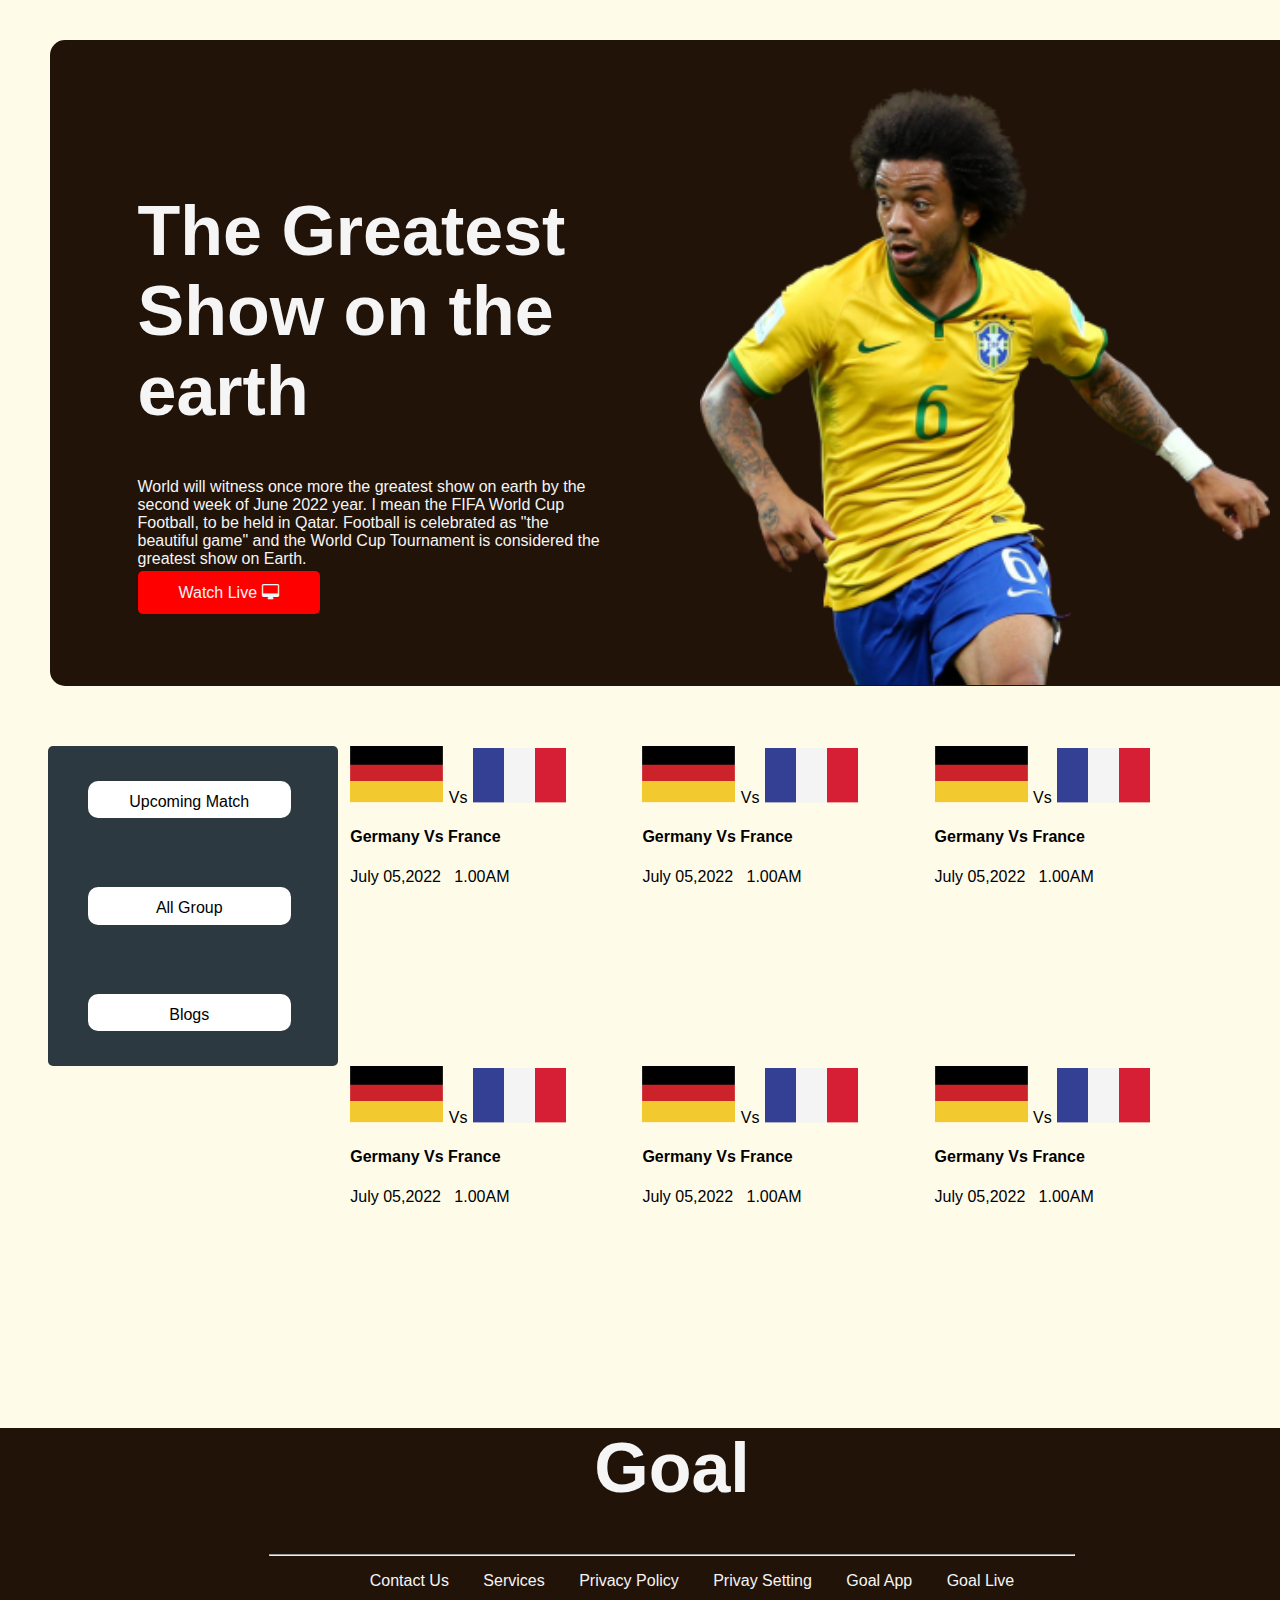
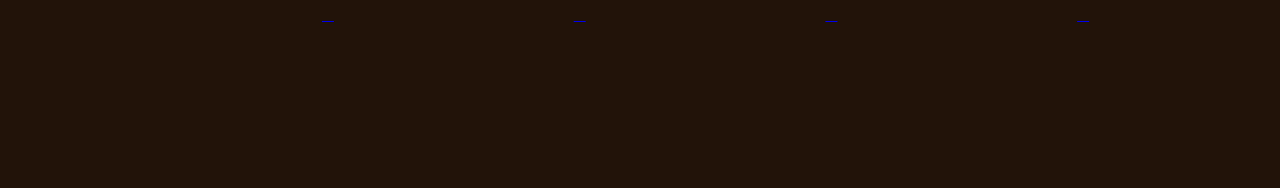
==== secondwebsite.html @ 7715125e "final commit" ====
<!DOCTYPE html>
<html lang="en">
<head>
    <meta charset="UTF-8">
    <meta http-equiv="X-UA-Compatible" content="IE=edge">
    <meta name="viewport" content="width=device-width, initial-scale=1.0">
    <title>Football-Mania version 2</title>
    <link rel="preconnect" href="https://fonts.googleapis.com">
    <link rel="preconnect" href="https://fonts.gstatic.com" crossorigin>
    <link href="https://fonts.googleapis.com/css2?family
    =Poppins&family=Raleway:wght@300;400;500;600;700;900&display=swap" rel="stylesheet">

    <link rel="stylesheet" href="https://cdnjs.cloudflare.com/ajax/libs/font-awesome/6.1.1/css/all.min.css"
     integrity="sha512-KfkfwYDsLkIlwQp6LFnl8zNdLGxu9YAA1QvwINks4PhcElQSvqcyVLLD9aMhXd13uQjoXtEKNosOWaZqXgel0g==" 
     crossorigin="anonymous" referrerpolicy="no-referrer" />

    <link rel="stylesheet" 
    href="https://cdnjs.cloudflare.com/ajax/libs/font-awesome/4.7.0/css/font-awesome.min.css">


    

    <link rel="stylesheet" type="text/css" href="style.css">

    <link rel="stylesheet" media="screen and (max-width: 768px)" href="tablet.css">

<link rel="stylesheet" media="screen and (max-width: 600px)" href="smallmobile.css">
</head>
<body>
    <container>



        <!--------Start of hero section--------->


    <section class="hero_section">

        <div class="half-side">
        
            <h1>The Greatest Show on the earth</h1>
            
            
            <p>World will witness once more the greatest show on earth by the second week of June 2022 year. 
                I mean the FIFA World Cup Football, to be held in Qatar. 
                Football is celebrated as "the beautiful game" and 
                the World Cup Tournament is considered the greatest show on Earth. </p>
            <a class="link-btn" target="_blank" href="">Watch Live&nbsp;<i class="fa fa-desktop" aria-hidden="true"></i></a>
        </div>
        <div class="half-side">
            <img src="assets/Banner Image.png" alt="">
        </div>


    </section>

    <!--------end of hero section--------->


    <!--------Start of content section--------->

<section class="content">

    <div class="fixed-content">

   <div class="fixture">Upcoming Match</div>
   <div class="fixture">All Group</div>
   <div class="fixture">Blogs</div>


    </div>

<!-------end of fixed content-->


<div class="non-fixed">

<div class="banner">

    <img src="assets/germany Flag.png" alt="">
    Vs
    <img src="assets/Flag.png" alt="">
    <h4>Germany Vs France</h4>
    <p>July 05,2022 &nbsp; 1.00AM</p>


</div>
<div class="banner">

    <img src="assets/germany Flag.png" alt="">
    Vs
    <img src="assets/Flag.png" alt="">
    <h4>Germany Vs France</h4>
    <p>July 05,2022 &nbsp; 1.00AM</p>

    
</div>
<div class="banner">

    <img src="assets/germany Flag.png" alt="">
    Vs
    <img src="assets/Flag.png" alt="">
    <h4>Germany Vs France</h4>
    <p>July 05,2022 &nbsp; 1.00AM</p>

    
</div>
<div class="banner">

    <img src="assets/germany Flag.png" alt="">
    Vs
    <img src="assets/Flag.png" alt="">
    <h4>Germany Vs France</h4>
    <p>July 05,2022 &nbsp; 1.00AM</p>

    
</div>
<div class="banner">

    <img src="assets/germany Flag.png" alt="">
    Vs
    <img src="assets/Flag.png" alt="">
    <h4>Germany Vs France</h4>
    <p>July 05,2022 &nbsp; 1.00AM</p>

    
</div>
<div class="banner">

    <img src="assets/germany Flag.png" alt="">
    Vs
    <img src="assets/Flag.png" alt="">
    <h4>Germany Vs France</h4>
    <p>July 05,2022 &nbsp; 1.00AM</p>

    
</div>







</div>





</section>

<footer>
<h1>Goal</h1><hr/>
<div class="menu">

    <ul>

         <li class="menu1"><a href="#" target="_blank">Contact Us</a></li>
         <li class="menu2"><a href="#">Services</a></li>        
         <li class="menu3"><a href="#">Privacy Policy</a></li>
         <li class="menu4"><a href="#">Privay Setting</a></li>
         <li class="menu5"><a href="#">Goal App</a></li>
         <li class="menu5"><a href="#">Goal Live</a></li>
    </ul>
  </div>
  <div class="social">
    
    
    <a href="https://www.facebook.com/profile.php?id=100008516529245" target="_blank"><i class="fab fa-facebook-f"></i></a>
    <a href="https://www.facebook.com/profile.php?id=100008516529245" target="_blank"><i class="fab fa-instagram"></i></a>
    <a href="https://www.linkedin.com/in/md-mustafa-arkan/" target="_blank"><i class="fab fa-linkedin"></i></a>
    <a href="https://www.linkedin.com/in/md-mustafa-arkan/" target="_blank"><i class="fab fa-youtube"></i></a>
    

</div>



</footer>






    </container>
</body>
</html>
---- style.css ----
*{
    box-sizing: border-box;
}




body{
    font-family: 'Poppins', sans-serif;
margin: 0;

padding: 0;
overflow-x: hidden;
width:105vw;
background-color: #fefbe9;

}
/********************Start of Hero Section**************/
.hero_section{

background-color:  #221309;
color: whitesmoke;
display: flex;

margin: 40px; 
margin-left: 50px;


align-items: center;
height: 646px;
width: 1250px;
border-radius: 15px;

}
.hero_section:hover{
    
    background: linear-gradient( 45deg, #004B93 50%, red 50%);
}

.half-side{
    width:40%;
    float: left;
    margin-left: 5%;
    padding-left: 2%;
    margin-top: 20px;
    
}

.half-side img{
    width: 120%;
    margin-bottom: -28px;
    
    /* vertical-align: bottom; */
}
h1{
    font-size: 70px;
}

.link-btn{
    

    background-color:red;
padding: 12px 40px;
border: 1px solid transparent;
border-radius: 5px;
font-style: 14px;
font-weight: 700px;
text-decoration: none;
color: whitesmoke;

}

.link-btn:hover{

    background: linear-gradient( 45deg, tomato 50%, red 50%);


}


/**********************End of  Hero Section************************/


.content{

background-color:#fefbe9;


color: whitesmoke;
    
    margin-left: 3%;
    padding-left: 6%; 
    margin-top: 20px;
    border-radius: 5px;
    display: flex;

    
    
}

.fixture a:visited{
    
    color: red;
    background-color: red;
}


/******************content left************/

.fixed-content{

    align-items: center;
    
    
    width: 25%;
    height: 320px;
    background-color:#2C3941;
     
     
    
    margin-left: -6%;
    padding-left: -2%;
    margin-top: 20px;
    border-radius: 5px;
    display: grid;
    
    

}



.fixture{

    background-color:white;
    color: black;
    width: 70%;
    height: 35%;
    margin-left:40px;
    padding: 12px;
    border-radius: 10px;
    text-align: center;
    
    
}
.fixture a{
    text-decoration: none;
}

#blog{

    background-color:red;
    border-radius: 10px;
    color: black;
    width: 70%;
    height: 35%;
    margin-left:40px;
    padding: 5px;
    padding: 12px;
    text-align: center;
    
} 



/******************content left************/


/******************content right************/


.non-fixed{

    background-color: #fefbe9;
    
    width:75%;

    margin-left: 1%;
    margin-right: 10%;
    
    margin-top: 20px;
    border-radius: 5px;
    display: grid;
    grid-template-columns: repeat(3,0.5fr);
    row-gap: 5px;
    column-gap: 5px;
    
    
}
.banner{

height: 312px;
color: black;
margin-bottom: 3px;


}




.t-btn{
    

    background-color:whitesmoke;
padding: 2px 20px;
border: 1px solid black; 
border-radius: 5px;
font-style: 14px;
font-weight: 700px;
text-decoration: none;
color: black;


}

/******************content right************/



footer{

     background-color: #221309; 
    color: whitesmoke;

    text-align: center;

height: 40vh;

    
}
hr{
    width:60%;

    margin-left: 20%;
color: darkgrey;
margin-top: -1px;
}

.menu ul li{

    list-style: none;
    display: inline-block;
    padding: 0 15px;
    
    
    }
    
    .menu ul li a{
    
        color: whitesmoke;
    text-decoration: none;
    
    
    
    }


    footer .social{
        
        
        display: flex;
        justify-content:space-evenly; 
        
        padding: 0 15px;
    color: rgb(245, 245, 245);
        margin-left:5%;
        
        

    }
---- tablet.css ----
/* Medium devices (landscape tablets, 768px and up) */

body{

    background-color:#e1eedd;
}

.hero_section{

    background-color:  #221309;
    color: whitesmoke;
    display: flex;
    
    margin: 40px; 
    margin-left: 20px;
    
    
    align-items: center;
    height: 398px;
    width: 734px;
    border-radius: 15px;
    
    }
    .hero_section:hover{
        
        background: linear-gradient( 45deg, #004B93 50%, red 50%);
    }
    
    .half-side{
        width:50%;
        
        float: left;
        margin-left: 5%;
        /*padding-left: 2%; */
        margin-left: -10px;
        margin-top: 5px;
        padding-left: 5%;
        
        
        
    }
    
    .half-side img{
        width: 100%;
         
        margin-left: 25px;
    margin-bottom: -45px;
        
    }
    h1{
        font-size: 30px;
    }
    p{
        font-size: small;
    }
    





/* end of hero section */
.fixed-content{

      display: flex;
      flex-direction: row;
      background-color: #e1eedd;

      width: 100%;
    height: 320px;
    

    
    border-radius: 5px;

}

.fixture{

    background-color:white;
    color: black;
    width: 70%;
    height: 25%;
    /* margin-left:40px; */
    /* padding: 12px; */
    border-radius: 10px;
    text-align: center;
    margin-top: -190px;
    justify-content:space-between;
   
}
.fixture a{
    text-decoration: none;


}

.content{

    background-color:#e1eedd;
    
    
    color: whitesmoke;
        
        /* margin-left: 40%;
        padding-left: 6%; 
        margin-top: 20px; */
        border-radius: 5px;
        display: grid;
        margin-left: -30px;
        
        
    }

    .non-fixed{

        background-color: #e1eedd;
        
        width:75%;
    
        /* margin-left: 10%; */
        margin-right: 10%;
        
       
        border-radius: 5px;
        display: grid;
        grid-template-columns: repeat(2,1fr);
        row-gap: 5px;
        column-gap: 60px;
        margin-top: -190px;


        
        
        
    }
    


/* footer start */
footer{

    background-color: #221309; 
   color: whitesmoke;

   text-align: center;

height: 30vh;

   
}
hr{
   width:80%;

   margin-left: 10%;
color: darkgrey;
margin-top: -1px;
}

.menu ul li{

   list-style: none;
   display:inline-block;
   
   padding: 0 15px; 
   margin-left: -25px;
   
   
   }
---- smallmobile.css ----
/* Extra small devices (phones, 600px and down) */
 

 body{

    background-color:#e1eedd;
}

.hero_section{

    background-color:  #221309;
    color: whitesmoke;
    display: flex;
    flex-direction: column;
    
    margin: 40px; 
    margin-left: 20px;
    
    
    align-items: center;
    height: 480px;
    width: 472px;
    border-radius: 15px;
    
    }
    .hero_section:hover{
        
        background: linear-gradient( 45deg, #004B93 50%, red 50%);
    }


    .hero_section p{

text-overflow: ellipsis;
white-space: nowrap;
overflow: hidden;

    }
    
    .half-side{
        width:50%;
        
        float: left;
        margin-left: 5%;
        /*padding-left: 2%; */
        margin-left: -10px;
        margin-top: 5px;
        padding-left: 5%;
        
        
        
    }
    
    .half-side img{
        width: 153%;
         
        margin-left: 25px;
    margin-bottom: -90px;
        
    }
    h1{
        font-size: 20px;
    }
    p{
        font-size:smaller;
    }
    





/* end of hero section */

.fixed-content{

      display: flex;
       flex-direction:column; 

      
      background-color: #e1eedd;

      width: 100%;
    /* height: 820px;  */
    
margin-top: 330px;
margin-left: -50px;
    
    border-radius: 5px;
padding: 1%;
row-gap: 45px;
} 

.fixture{

    background-color:white;
    color: black;
    width: 60%;
    height: 20%;
    /* margin-left:40px; */
    /* padding: 12px; */
    border-radius: 10px;
    text-align: center;
    /* margin-top: -190px; */
    /* justify-content:space-between; */
   
}
.fixture a{
    text-decoration: none;


}

.content{

    background-color:#e1eedd;
    
    
    color: whitesmoke;
        
        /* margin-left: 40%;
        padding-left: 6%; 
        margin-top: 20px; */
        border-radius: 5px;
        display: grid;
        margin-left: 30px;

        
        
        
    }

    .non-fixed{

        background-color: #e1eedd;
        
        width:75%;
    
        
        margin-right: 10%;
        
        
       
        border-radius: 5px;
        display: grid;
        grid-template-columns: repeat(1,1fr);
        /* row-gap: 1px; */
        column-gap: 60px;
        margin-top: -400px;


        
        
        
    }

    .banner img{

width: 100%;

    }
    


/* footer start */
footer{

    background-color: #221309; 
   color: whitesmoke;

   text-align: center;

height: 40vh;

   
}
hr{
   width:80%;

   margin-left: 10%;
color: darkgrey;
margin-top: -1px;
}

.menu ul li{

   list-style: none;
   display:grid;
   
   padding: 0 15px; 
   margin-left: -25px;
   
   
   }
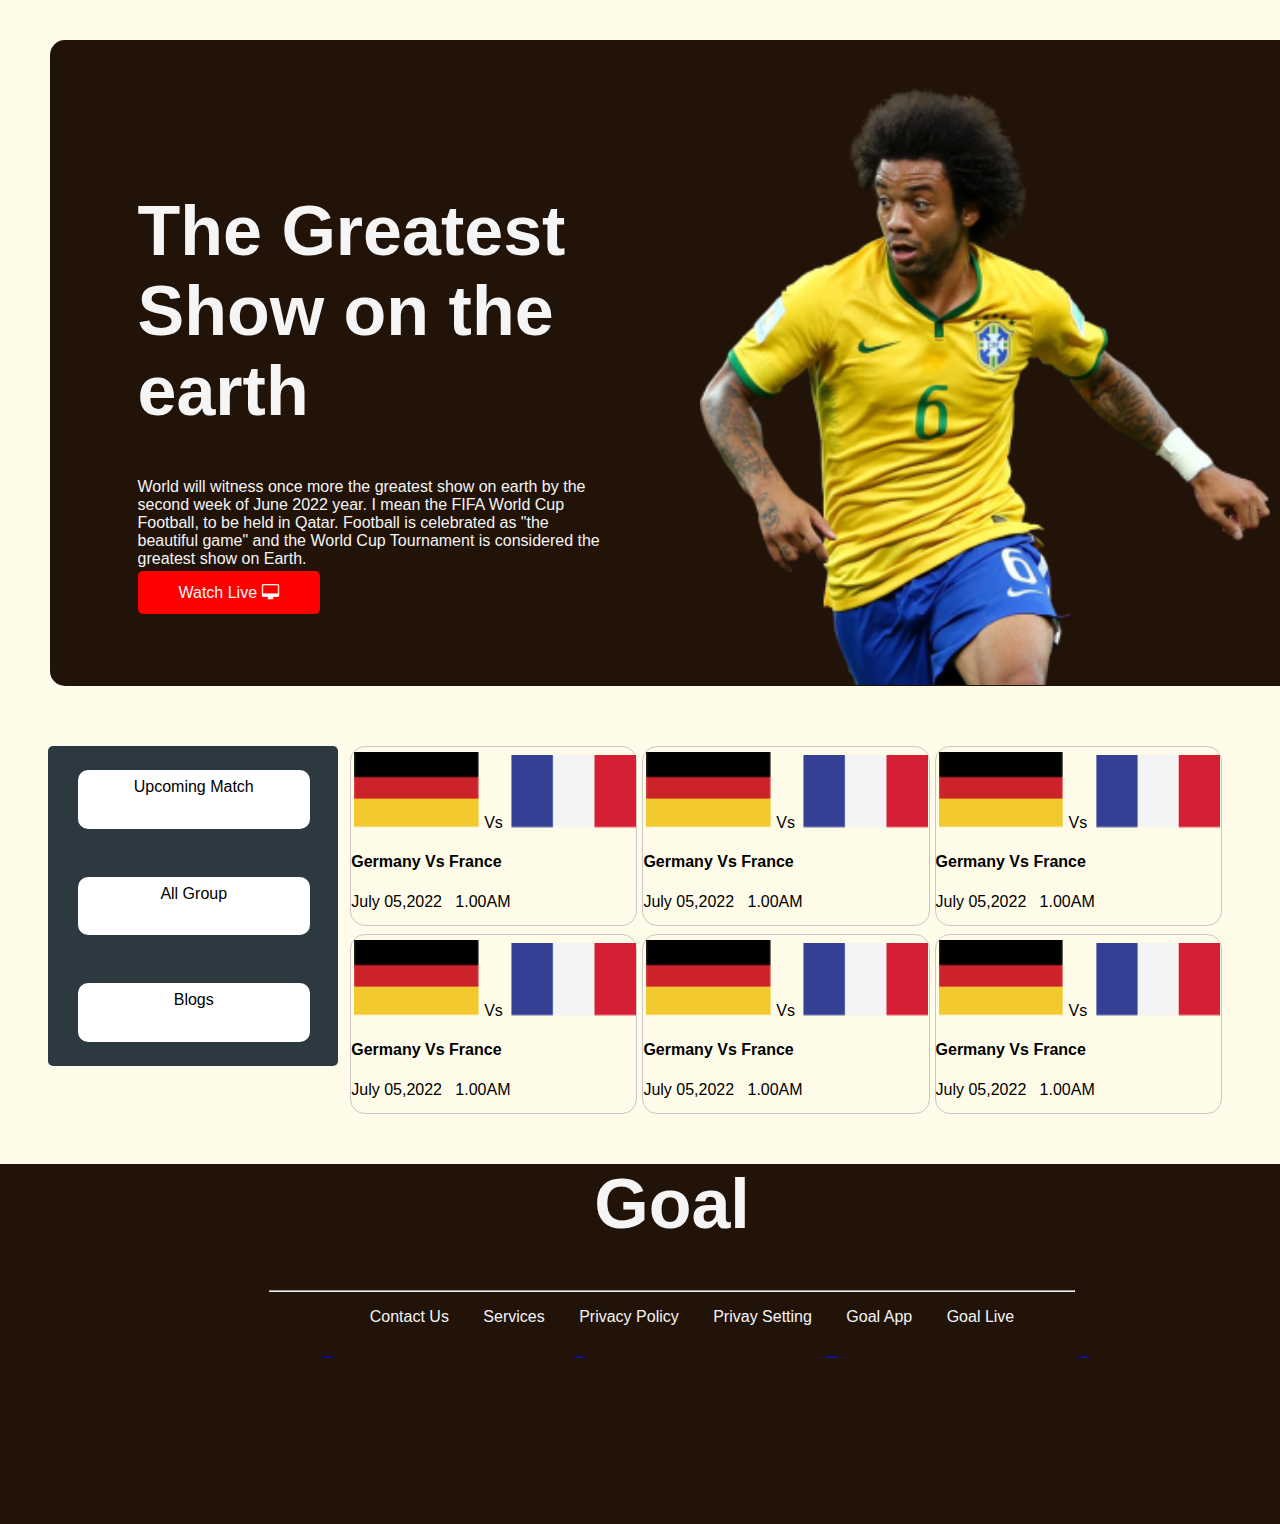
==== commit 44a5abe4: "nakani cubani" ====
--- a/secondwebsite.html
+++ b/secondwebsite.html
@@ -25,6 +25,91 @@
     <link rel="stylesheet" media="screen and (max-width: 768px)" href="tablet.css">
 
 <link rel="stylesheet" media="screen and (max-width: 600px)" href="smallmobile.css">
+
+<style>
+
+@media only screen and (max-width: 768px) {
+
+
+
+    .banner{
+
+height: 190px;
+width: 300px;
+color: black;
+margin-bottom: 3px;
+border: 1px solid rgb(207, 197, 197);
+border-radius: 10px;
+
+
+}
+
+.banner>img{
+
+width: 15%;
+/* margin-bottom: -28px; */
+margin: 1px;
+
+
+}
+
+
+}
+
+
+
+
+
+
+@media only screen and (max-width: 600px) {
+
+    .banner{
+
+height: 190px;
+color: black;
+margin-bottom: 3px;
+border: 1px solid rgb(207, 197, 197);
+border-radius: 10px;
+
+
+}
+
+
+
+.banner>img{
+
+    width: 45%;
+    /* margin-bottom: -28px; */
+    margin: 1px;
+    
+    
+}
+
+
+}
+
+
+.banner{
+
+    height: 180px;
+}
+.banner>img{
+
+    width: 44%;
+    margin-top: 5px;
+    margin-left: 3px;
+    
+}
+
+
+
+</style>
+
+
+
+
+
+
 </head>
 <body>
     <container>
--- a/style.css
+++ b/style.css
@@ -33,10 +33,11 @@
 border-radius: 15px;
 
 }
-.hero_section:hover{
+ .hero_section:hover{
     
     background: linear-gradient( 45deg, #004B93 50%, red 50%);
-}
+    
+} 
 
 .half-side{
     width:40%;
@@ -135,10 +136,10 @@
 
     background-color:white;
     color: black;
-    width: 70%;
-    height: 35%;
-    margin-left:40px;
-    padding: 12px;
+    width: 80%;
+    height: 55%;
+    margin-left:30px;
+    padding: 8px;
     border-radius: 10px;
     text-align: center;
     
@@ -180,7 +181,7 @@
     margin-right: 10%;
     
     margin-top: 20px;
-    border-radius: 5px;
+    border-radius: 5px; 
     display: grid;
     grid-template-columns: repeat(3,0.5fr);
     row-gap: 5px;
@@ -193,6 +194,8 @@
 height: 312px;
 color: black;
 margin-bottom: 3px;
+border: 1px solid rgb(207, 197, 197);
+border-radius: 15px;
 
 
 }
--- a/tablet.css
+++ b/tablet.css
@@ -6,7 +6,7 @@
 
     background-color:#e1eedd;
 }
-
+/* ************start of hero section********** */
 .hero_section{
 
     background-color:  #221309;
@@ -33,7 +33,7 @@
         
         float: left;
         margin-left: 5%;
-        /*padding-left: 2%; */
+        
         margin-left: -10px;
         margin-top: 5px;
         padding-left: 5%;
@@ -83,8 +83,7 @@
     color: black;
     width: 70%;
     height: 25%;
-    /* margin-left:40px; */
-    /* padding: 12px; */
+    
     border-radius: 10px;
     text-align: center;
     margin-top: -190px;
@@ -137,7 +136,7 @@
         
     }
     
-
+/* end of content section***************** */
 
 /* footer start */
 footer{
@@ -169,5 +168,7 @@
    
    
    }
+
+   /*************** end of footer****************** */
    
    --- a/smallmobile.css
+++ b/smallmobile.css
@@ -3,7 +3,7 @@
 
 
 
- /* Extra small devices (phones, 600px and down) */
+ /*  small devices (phones, 600px and down) */
  
 
  body{
@@ -11,6 +11,8 @@
     background-color:#e1eedd;
 }
 
+
+/* media of hero section */
 .hero_section{
 
     background-color:  #221309;
@@ -102,12 +104,9 @@
     color: black;
     width: 60%;
     height: 20%;
-    /* margin-left:40px; */
-    /* padding: 12px; */
+   
     border-radius: 10px;
     text-align: center;
-    /* margin-top: -190px; */
-    /* justify-content:space-between; */
    
 }
 .fixture a{
@@ -123,9 +122,7 @@
     
     color: whitesmoke;
         
-        /* margin-left: 40%;
-        padding-left: 6%; 
-        margin-top: 20px; */
+        
         border-radius: 5px;
         display: grid;
         margin-left: 30px;
@@ -149,7 +146,7 @@
         border-radius: 5px;
         display: grid;
         grid-template-columns: repeat(1,1fr);
-        /* row-gap: 1px; */
+        
         column-gap: 60px;
         margin-top: -400px;
 
@@ -165,9 +162,9 @@
 
     }
     
-
-
-/* footer start */
+/* **********end of content section************ */
+
+/* *********************footer start ******************/
 footer{
 
     background-color: #221309; 
